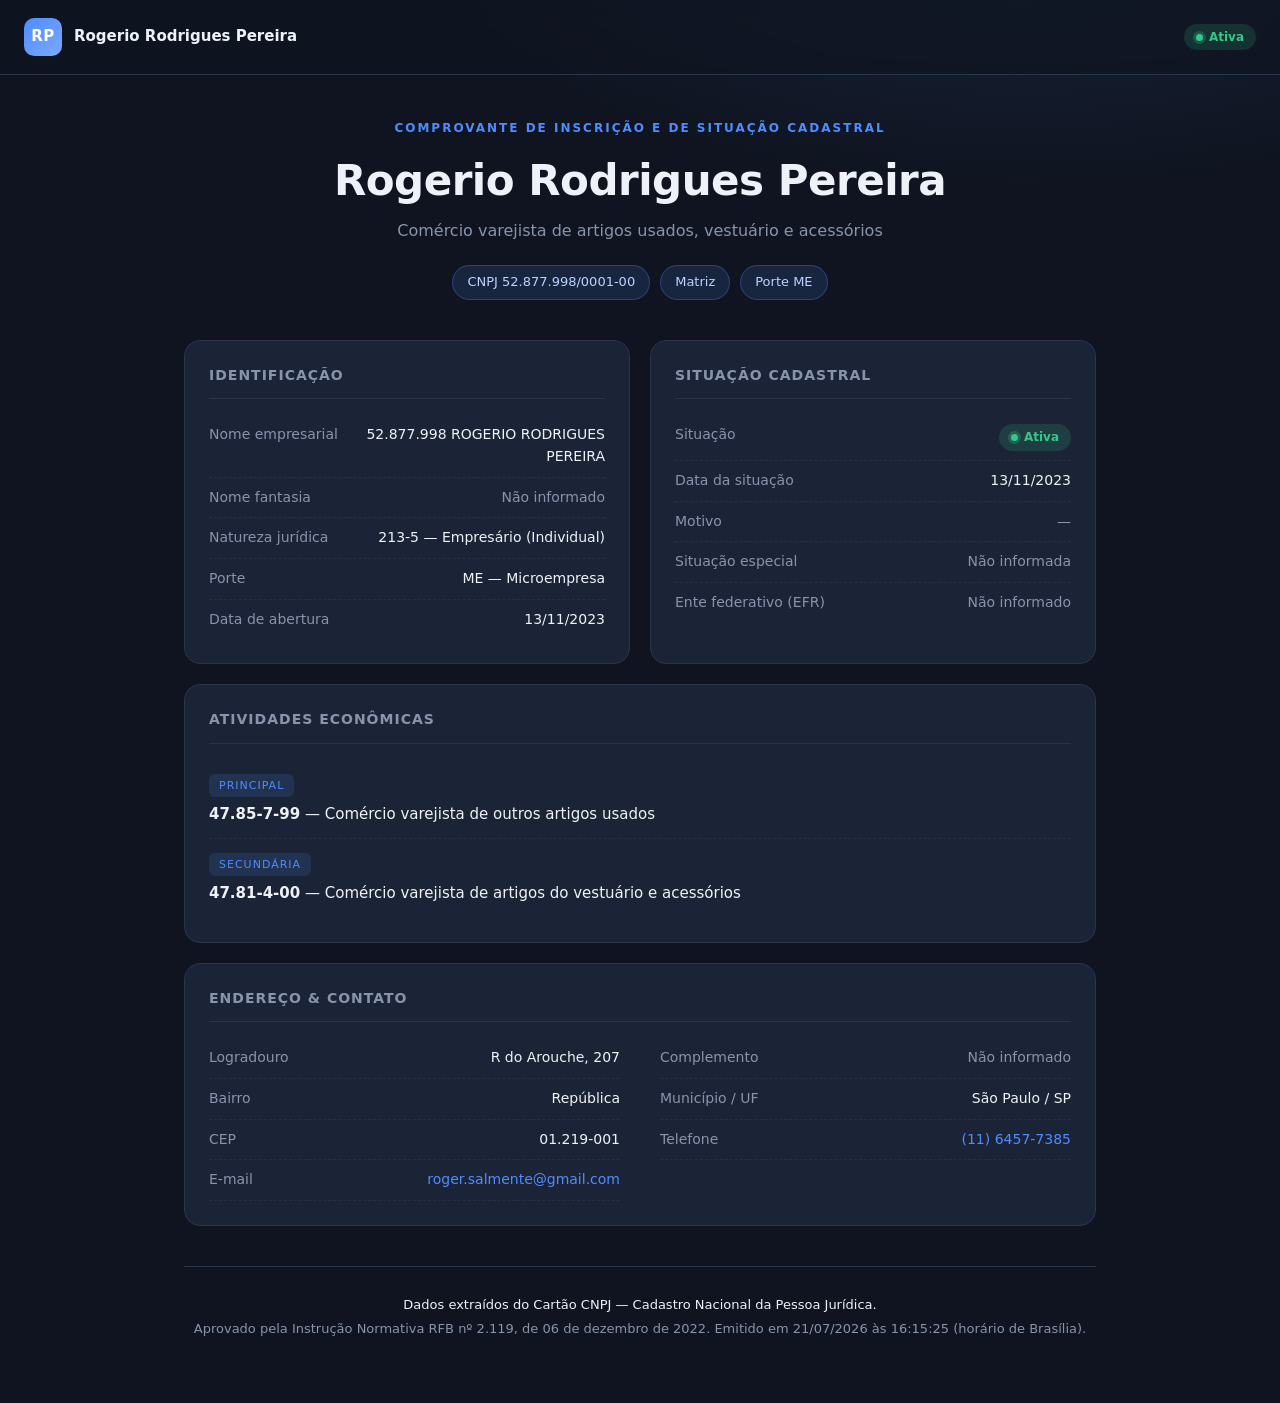
==== index.html @ b451ce1f "Adicionando arquivos do projeto BM" ====
<!DOCTYPE html>
<html lang="pt-BR">
<head>
  <meta charset="UTF-8" />
  <meta name="viewport" content="width=device-width, initial-scale=1.0" />
  <title>ROGERIO RODRIGUES PEREIRA — CNPJ 52.877.998/0001-00</title>
  <link rel="stylesheet" href="style.css" />
</head>
<body>
  <header class="topbar">
    <div class="brand">
      <span class="brand-mark">RP</span>
      <span class="brand-name">Rogerio Rodrigues Pereira</span>
    </div>
    <span class="badge badge-active">Ativa</span>
  </header>

  <main class="wrap">
    <section class="hero">
      <p class="hero-eyebrow">Comprovante de Inscrição e de Situação Cadastral</p>
      <h1>Rogerio Rodrigues Pereira</h1>
      <p class="hero-sub">Comércio varejista de artigos usados, vestuário e acessórios</p>
      <div class="hero-tags">
        <span class="tag">CNPJ 52.877.998/0001-00</span>
        <span class="tag">Matriz</span>
        <span class="tag">Porte ME</span>
      </div>
    </section>

    <div class="grid">
      <article class="card">
        <h2>Identificação</h2>
        <dl>
          <div class="row"><dt>Nome empresarial</dt><dd>52.877.998 ROGERIO RODRIGUES PEREIRA</dd></div>
          <div class="row"><dt>Nome fantasia</dt><dd class="muted">Não informado</dd></div>
          <div class="row"><dt>Natureza jurídica</dt><dd>213-5 — Empresário (Individual)</dd></div>
          <div class="row"><dt>Porte</dt><dd>ME — Microempresa</dd></div>
          <div class="row"><dt>Data de abertura</dt><dd>13/11/2023</dd></div>
        </dl>
      </article>

      <article class="card">
        <h2>Situação Cadastral</h2>
        <dl>
          <div class="row"><dt>Situação</dt><dd><span class="badge badge-active">Ativa</span></dd></div>
          <div class="row"><dt>Data da situação</dt><dd>13/11/2023</dd></div>
          <div class="row"><dt>Motivo</dt><dd class="muted">—</dd></div>
          <div class="row"><dt>Situação especial</dt><dd class="muted">Não informada</dd></div>
          <div class="row"><dt>Ente federativo (EFR)</dt><dd class="muted">Não informado</dd></div>
        </dl>
      </article>

      <article class="card card-wide">
        <h2>Atividades Econômicas</h2>
        <div class="activity">
          <span class="activity-label">Principal</span>
          <p><strong>47.85-7-99</strong> — Comércio varejista de outros artigos usados</p>
        </div>
        <div class="activity">
          <span class="activity-label">Secundária</span>
          <p><strong>47.81-4-00</strong> — Comércio varejista de artigos do vestuário e acessórios</p>
        </div>
      </article>

      <article class="card card-wide">
        <h2>Endereço &amp; Contato</h2>
        <div class="contact-grid">
          <div class="row"><dt>Logradouro</dt><dd>R do Arouche, 207</dd></div>
          <div class="row"><dt>Complemento</dt><dd class="muted">Não informado</dd></div>
          <div class="row"><dt>Bairro</dt><dd>República</dd></div>
          <div class="row"><dt>Município / UF</dt><dd>São Paulo / SP</dd></div>
          <div class="row"><dt>CEP</dt><dd>01.219-001</dd></div>
          <div class="row"><dt>Telefone</dt><dd><a href="tel:+551164577385">(11) 6457-7385</a></dd></div>
          <div class="row"><dt>E-mail</dt><dd><a href="mailto:roger.salmente@gmail.com">roger.salmente@gmail.com</a></dd></div>
        </div>
      </article>
    </div>

    <footer class="foot">
      <p>Dados extraídos do Cartão CNPJ — Cadastro Nacional da Pessoa Jurídica.</p>
      <p class="muted">Aprovado pela Instrução Normativa RFB nº 2.119, de 06 de dezembro de 2022. Emitido em 21/07/2026 às 16:15:25 (horário de Brasília).</p>
    </footer>
  </main>
</body>
</html>
---- style.css ----
:root {
  --bg: #0f1420;
  --bg-soft: #161d2e;
  --card: #1b2436;
  --line: #2a3549;
  --text: #eef2f8;
  --muted: #8894ac;
  --accent: #4f8cff;
  --accent-soft: rgba(79, 140, 255, 0.14);
  --green: #35c78a;
  --green-soft: rgba(53, 199, 138, 0.16);
  --radius: 16px;
}

* { margin: 0; padding: 0; box-sizing: border-box; }

body {
  font-family: "Segoe UI", system-ui, -apple-system, Roboto, sans-serif;
  background: radial-gradient(1200px 600px at 80% -10%, #1c2740 0%, var(--bg) 55%);
  color: var(--text);
  min-height: 100vh;
  line-height: 1.55;
}

/* Topbar */
.topbar {
  display: flex;
  align-items: center;
  justify-content: space-between;
  padding: 18px 24px;
  border-bottom: 1px solid var(--line);
  background: rgba(15, 20, 32, 0.7);
  backdrop-filter: blur(8px);
  position: sticky;
  top: 0;
  z-index: 10;
}

.brand { display: flex; align-items: center; gap: 12px; }

.brand-mark {
  display: grid;
  place-items: center;
  width: 38px;
  height: 38px;
  border-radius: 10px;
  background: linear-gradient(135deg, var(--accent), #7aa8ff);
  color: #fff;
  font-weight: 700;
  font-size: 15px;
  letter-spacing: 0.5px;
}

.brand-name { font-weight: 600; font-size: 15px; }

/* Layout */
.wrap {
  max-width: 960px;
  margin: 0 auto;
  padding: 44px 24px 60px;
}

/* Hero */
.hero { text-align: center; margin-bottom: 40px; }

.hero-eyebrow {
  text-transform: uppercase;
  letter-spacing: 2px;
  font-size: 12px;
  color: var(--accent);
  font-weight: 600;
}

.hero h1 {
  font-size: clamp(28px, 5vw, 42px);
  margin: 10px 0 6px;
  letter-spacing: -0.5px;
}

.hero-sub { color: var(--muted); font-size: 16px; }

.hero-tags {
  display: flex;
  flex-wrap: wrap;
  gap: 10px;
  justify-content: center;
  margin-top: 22px;
}

.tag {
  background: var(--accent-soft);
  color: #bcd2ff;
  border: 1px solid rgba(79, 140, 255, 0.3);
  padding: 6px 14px;
  border-radius: 999px;
  font-size: 13px;
  font-weight: 500;
}

/* Grid & Cards */
.grid {
  display: grid;
  grid-template-columns: 1fr 1fr;
  gap: 20px;
}

.card {
  background: var(--card);
  border: 1px solid var(--line);
  border-radius: var(--radius);
  padding: 24px;
  transition: border-color 0.2s, transform 0.2s;
}

.card:hover { border-color: rgba(79, 140, 255, 0.4); transform: translateY(-2px); }

.card-wide { grid-column: 1 / -1; }

.card h2 {
  font-size: 14px;
  text-transform: uppercase;
  letter-spacing: 1px;
  color: var(--muted);
  margin-bottom: 16px;
  padding-bottom: 12px;
  border-bottom: 1px solid var(--line);
}

/* Rows */
dl { display: flex; flex-direction: column; }

.row {
  display: flex;
  justify-content: space-between;
  gap: 16px;
  padding: 9px 0;
  border-bottom: 1px dashed rgba(42, 53, 73, 0.7);
}
.row:last-child { border-bottom: none; }

dt { color: var(--muted); font-size: 14px; flex-shrink: 0; }
dd { text-align: right; font-size: 14px; font-weight: 500; }

.muted { color: var(--muted); font-weight: 400; }

a { color: var(--accent); text-decoration: none; }
a:hover { text-decoration: underline; }

/* Contact grid */
.contact-grid { display: grid; grid-template-columns: 1fr 1fr; gap: 0 40px; }
.contact-grid .row { border-bottom: 1px dashed rgba(42, 53, 73, 0.7); }

/* Activities */
.activity { padding: 12px 0; border-bottom: 1px dashed rgba(42, 53, 73, 0.7); }
.activity:last-child { border-bottom: none; }

.activity-label {
  display: inline-block;
  font-size: 11px;
  text-transform: uppercase;
  letter-spacing: 1px;
  color: var(--accent);
  background: var(--accent-soft);
  padding: 3px 10px;
  border-radius: 6px;
  margin-bottom: 6px;
}

.activity p { font-size: 15px; }

/* Badge */
.badge {
  display: inline-flex;
  align-items: center;
  gap: 6px;
  padding: 4px 12px;
  border-radius: 999px;
  font-size: 12px;
  font-weight: 600;
}

.badge-active { background: var(--green-soft); color: var(--green); }
.badge-active::before {
  content: "";
  width: 7px; height: 7px;
  border-radius: 50%;
  background: var(--green);
  box-shadow: 0 0 0 3px rgba(53, 199, 138, 0.25);
}

/* Footer */
.foot {
  margin-top: 40px;
  padding-top: 24px;
  border-top: 1px solid var(--line);
  text-align: center;
  font-size: 13px;
}
.foot p { margin: 4px 0; }

/* Responsive */
@media (max-width: 680px) {
  .grid { grid-template-columns: 1fr; }
  .contact-grid { grid-template-columns: 1fr; }
  .brand-name { display: none; }
  .row { flex-direction: column; gap: 2px; }
  dd { text-align: left; }
}
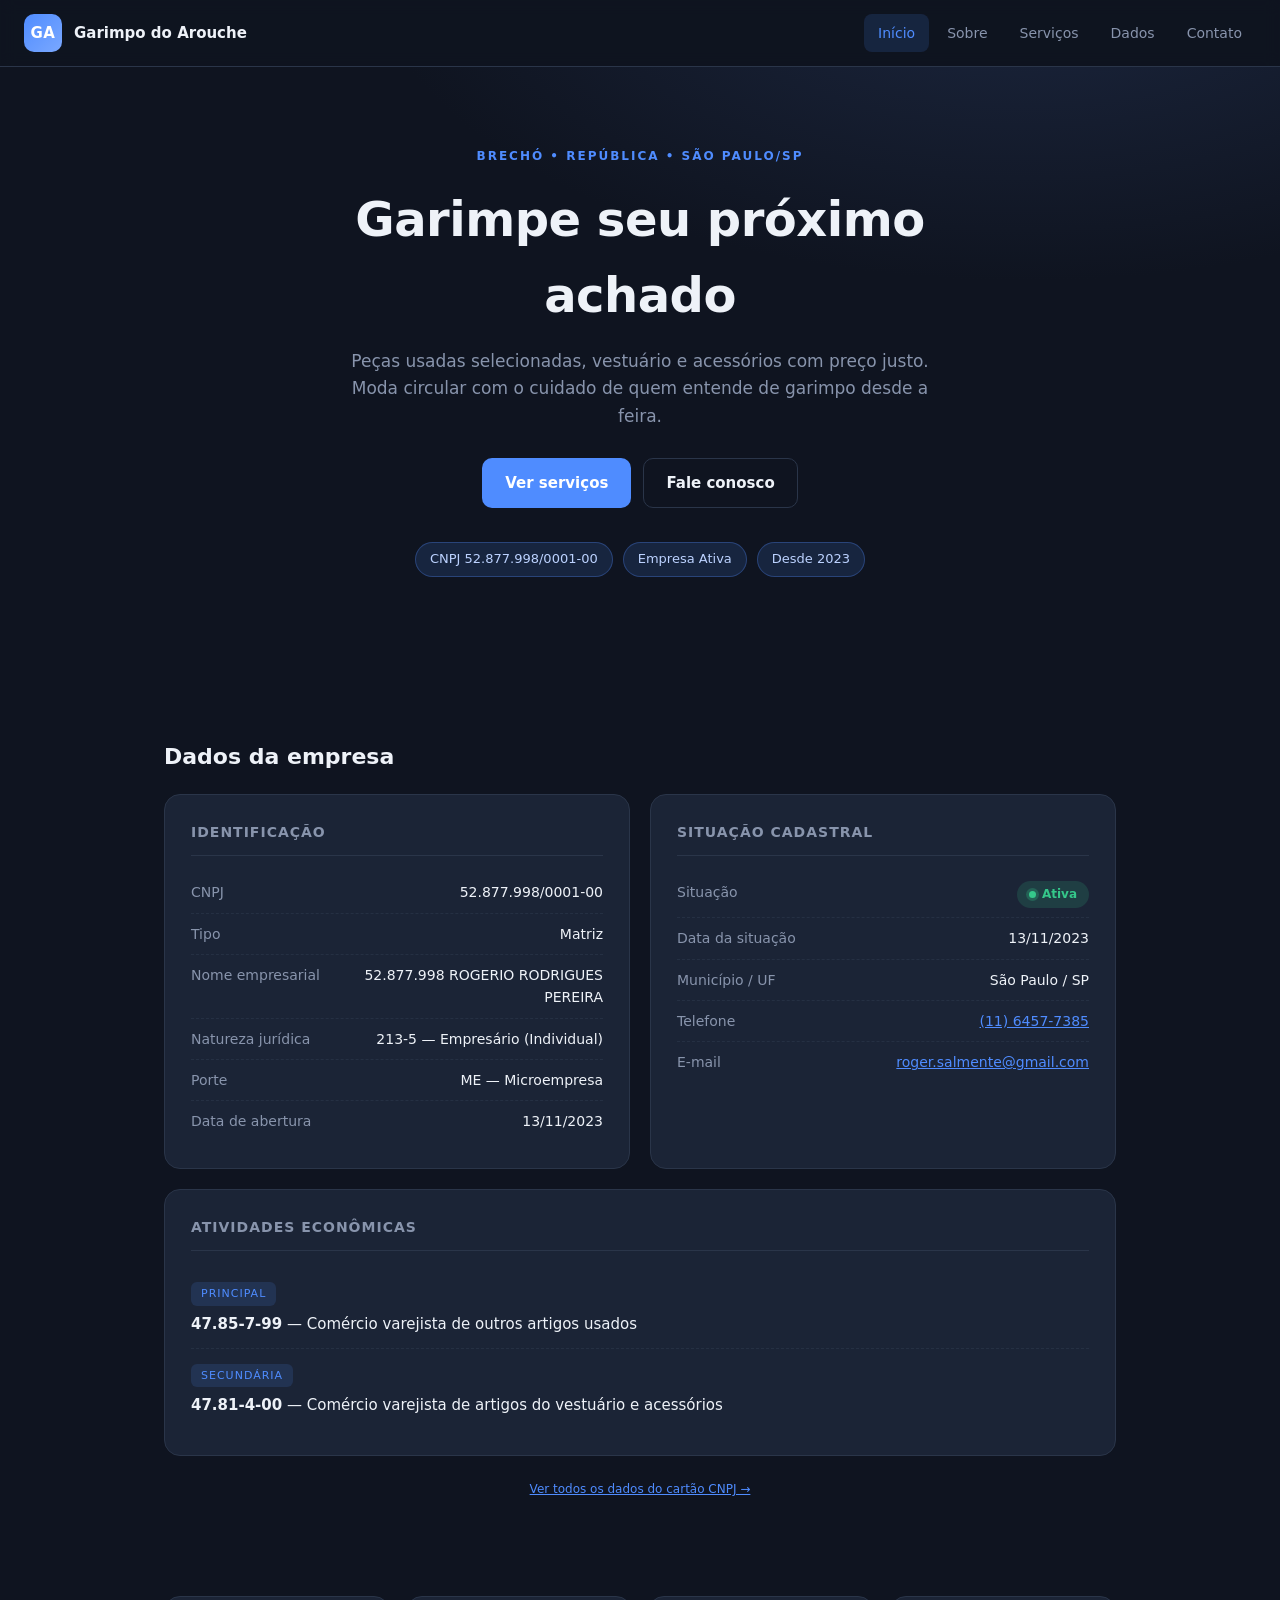
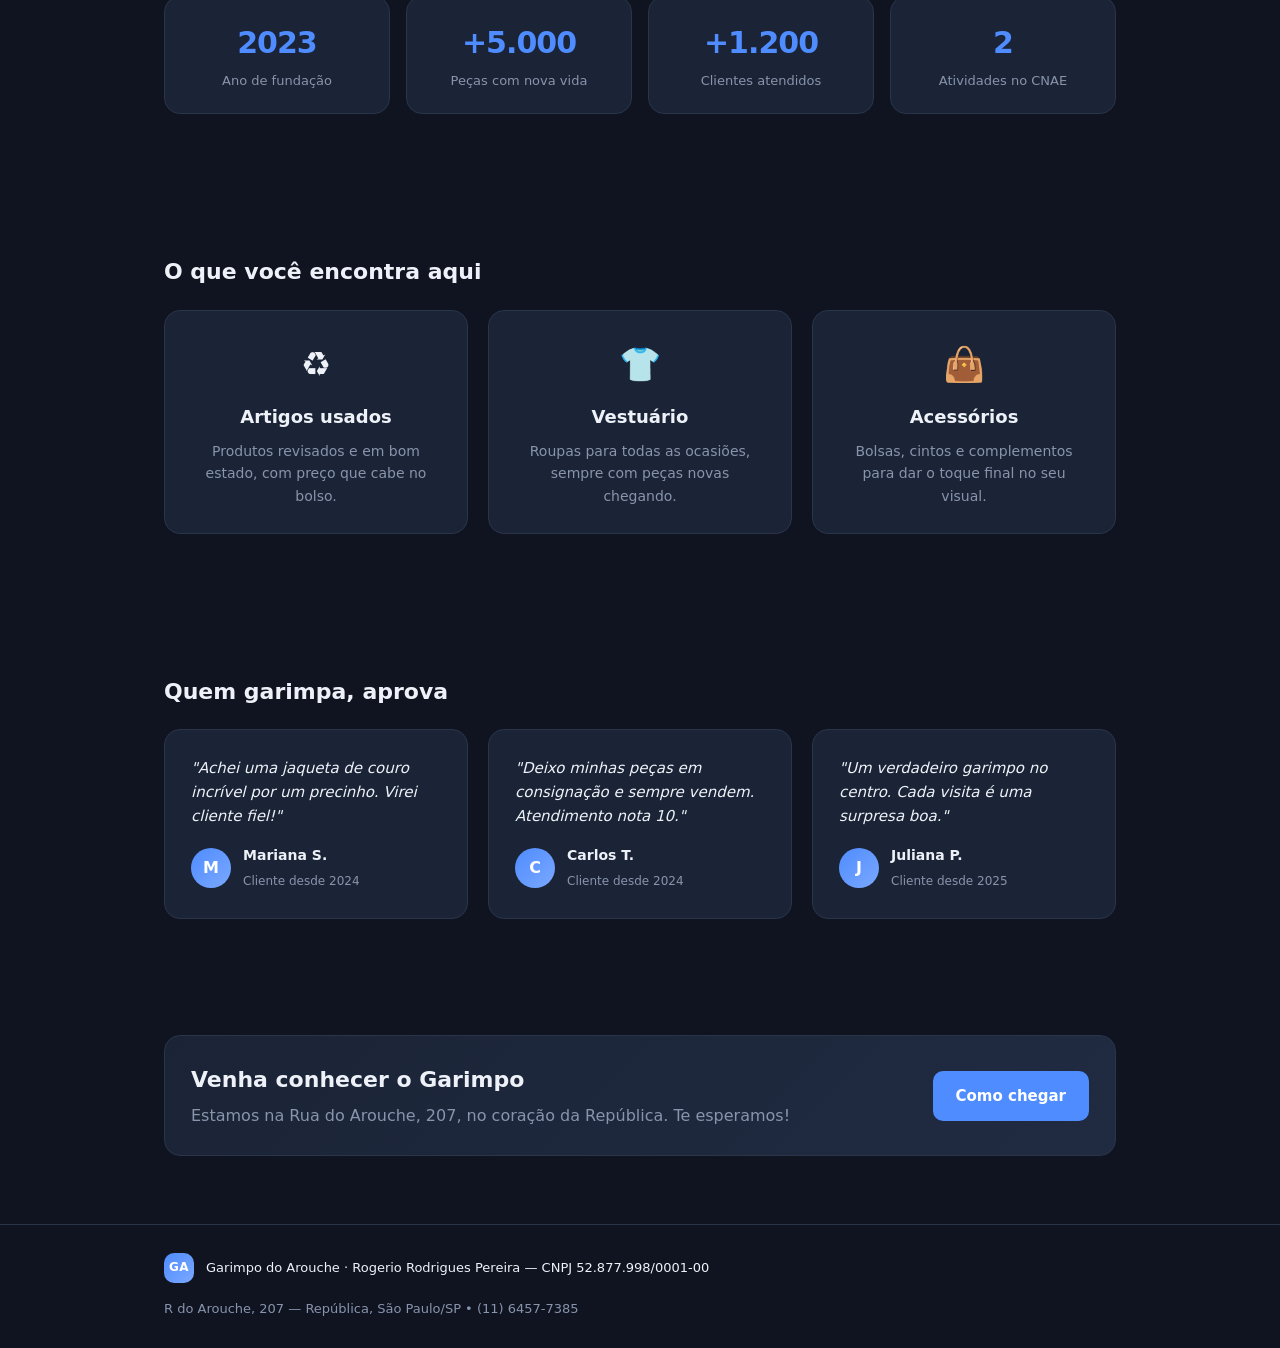
==== commit 9eed2bd6: "versao final" ====
--- a/index.html
+++ b/index.html
@@ -3,83 +3,161 @@
 <head>
   <meta charset="UTF-8" />
   <meta name="viewport" content="width=device-width, initial-scale=1.0" />
-  <title>ROGERIO RODRIGUES PEREIRA — CNPJ 52.877.998/0001-00</title>
+  <title>Início — Garimpo do Arouche</title>
   <link rel="stylesheet" href="style.css" />
 </head>
 <body>
   <header class="topbar">
-    <div class="brand">
-      <span class="brand-mark">RP</span>
-      <span class="brand-name">Rogerio Rodrigues Pereira</span>
-    </div>
-    <span class="badge badge-active">Ativa</span>
+    <a class="brand" href="index.html">
+      <span class="brand-mark">GA</span>
+      <span class="brand-name">Garimpo do Arouche</span>
+    </a>
+    <nav class="nav">
+      <a href="index.html" class="active">Início</a>
+      <a href="sobre.html">Sobre</a>
+      <a href="servicos.html">Serviços</a>
+      <a href="dados.html">Dados</a>
+      <a href="contato.html">Contato</a>
+    </nav>
   </header>
 
-  <main class="wrap">
+  <main>
+    <!-- HERO -->
     <section class="hero">
-      <p class="hero-eyebrow">Comprovante de Inscrição e de Situação Cadastral</p>
-      <h1>Rogerio Rodrigues Pereira</h1>
-      <p class="hero-sub">Comércio varejista de artigos usados, vestuário e acessórios</p>
-      <div class="hero-tags">
-        <span class="tag">CNPJ 52.877.998/0001-00</span>
-        <span class="tag">Matriz</span>
-        <span class="tag">Porte ME</span>
+      <div class="wrap">
+        <p class="hero-eyebrow">Brechó • República • São Paulo/SP</p>
+        <h1>Garimpe seu próximo achado</h1>
+        <p class="hero-sub">
+          Peças usadas selecionadas, vestuário e acessórios com preço justo.
+          Moda circular com o cuidado de quem entende de garimpo desde a feira.
+        </p>
+        <div class="hero-actions">
+          <a href="servicos.html" class="btn btn-primary">Ver serviços</a>
+          <a href="contato.html" class="btn btn-ghost">Fale conosco</a>
+        </div>
+        <div class="hero-tags">
+          <span class="tag">CNPJ 52.877.998/0001-00</span>
+          <span class="tag">Empresa Ativa</span>
+          <span class="tag">Desde 2023</span>
+        </div>
       </div>
     </section>
 
-    <div class="grid">
-      <article class="card">
-        <h2>Identificação</h2>
-        <dl>
-          <div class="row"><dt>Nome empresarial</dt><dd>52.877.998 ROGERIO RODRIGUES PEREIRA</dd></div>
-          <div class="row"><dt>Nome fantasia</dt><dd class="muted">Não informado</dd></div>
-          <div class="row"><dt>Natureza jurídica</dt><dd>213-5 — Empresário (Individual)</dd></div>
-          <div class="row"><dt>Porte</dt><dd>ME — Microempresa</dd></div>
-          <div class="row"><dt>Data de abertura</dt><dd>13/11/2023</dd></div>
-        </dl>
-      </article>
+    <!-- DADOS DA EMPRESA -->
+    <section class="wrap section">
+      <h2 class="section-title">Dados da empresa</h2>
+      <div class="grid grid-2">
+        <article class="card">
+          <h2>Identificação</h2>
+          <dl>
+            <div class="row"><dt>CNPJ</dt><dd>52.877.998/0001-00</dd></div>
+            <div class="row"><dt>Tipo</dt><dd>Matriz</dd></div>
+            <div class="row"><dt>Nome empresarial</dt><dd>52.877.998 ROGERIO RODRIGUES PEREIRA</dd></div>
+            <div class="row"><dt>Natureza jurídica</dt><dd>213-5 — Empresário (Individual)</dd></div>
+            <div class="row"><dt>Porte</dt><dd>ME — Microempresa</dd></div>
+            <div class="row"><dt>Data de abertura</dt><dd>13/11/2023</dd></div>
+          </dl>
+        </article>
 
-      <article class="card">
-        <h2>Situação Cadastral</h2>
-        <dl>
-          <div class="row"><dt>Situação</dt><dd><span class="badge badge-active">Ativa</span></dd></div>
-          <div class="row"><dt>Data da situação</dt><dd>13/11/2023</dd></div>
-          <div class="row"><dt>Motivo</dt><dd class="muted">—</dd></div>
-          <div class="row"><dt>Situação especial</dt><dd class="muted">Não informada</dd></div>
-          <div class="row"><dt>Ente federativo (EFR)</dt><dd class="muted">Não informado</dd></div>
-        </dl>
-      </article>
+        <article class="card">
+          <h2>Situação cadastral</h2>
+          <dl>
+            <div class="row"><dt>Situação</dt><dd><span class="badge badge-active">Ativa</span></dd></div>
+            <div class="row"><dt>Data da situação</dt><dd>13/11/2023</dd></div>
+            <div class="row"><dt>Município / UF</dt><dd>São Paulo / SP</dd></div>
+            <div class="row"><dt>Telefone</dt><dd><a href="tel:+551164577385">(11) 6457-7385</a></dd></div>
+            <div class="row"><dt>E-mail</dt><dd><a href="mailto:roger.salmente@gmail.com">roger.salmente@gmail.com</a></dd></div>
+          </dl>
+        </article>
 
-      <article class="card card-wide">
-        <h2>Atividades Econômicas</h2>
-        <div class="activity">
-          <span class="activity-label">Principal</span>
-          <p><strong>47.85-7-99</strong> — Comércio varejista de outros artigos usados</p>
+        <article class="card card-wide">
+          <h2>Atividades econômicas</h2>
+          <div class="activity">
+            <span class="activity-label">Principal</span>
+            <p><strong>47.85-7-99</strong> — Comércio varejista de outros artigos usados</p>
+          </div>
+          <div class="activity">
+            <span class="activity-label">Secundária</span>
+            <p><strong>47.81-4-00</strong> — Comércio varejista de artigos do vestuário e acessórios</p>
+          </div>
+        </article>
+      </div>
+      <p class="disclaimer muted">
+        <a href="dados.html">Ver todos os dados do cartão CNPJ →</a>
+      </p>
+    </section>
+
+    <!-- NÚMEROS -->
+    <section class="wrap section">
+      <div class="stats">
+        <div class="stat"><span class="stat-num">2023</span><span class="stat-label">Ano de fundação</span></div>
+        <div class="stat"><span class="stat-num">+5.000</span><span class="stat-label">Peças com nova vida</span></div>
+        <div class="stat"><span class="stat-num">+1.200</span><span class="stat-label">Clientes atendidos</span></div>
+        <div class="stat"><span class="stat-num">2</span><span class="stat-label">Atividades no CNAE</span></div>
+      </div>
+    </section>
+
+    <!-- DESTAQUES -->
+    <section class="wrap section">
+      <h2 class="section-title">O que você encontra aqui</h2>
+      <div class="grid grid-3">
+        <article class="card feature">
+          <span class="feature-icon">♻️</span>
+          <h3>Artigos usados</h3>
+          <p>Produtos revisados e em bom estado, com preço que cabe no bolso.</p>
+        </article>
+        <article class="card feature">
+          <span class="feature-icon">👕</span>
+          <h3>Vestuário</h3>
+          <p>Roupas para todas as ocasiões, sempre com peças novas chegando.</p>
+        </article>
+        <article class="card feature">
+          <span class="feature-icon">👜</span>
+          <h3>Acessórios</h3>
+          <p>Bolsas, cintos e complementos para dar o toque final no seu visual.</p>
+        </article>
+      </div>
+    </section>
+
+    <!-- DEPOIMENTOS -->
+    <section class="wrap section">
+      <h2 class="section-title">Quem garimpa, aprova</h2>
+      <div class="grid grid-3">
+        <article class="card testimonial">
+          <p>"Achei uma jaqueta de couro incrível por um precinho. Virei cliente fiel!"</p>
+          <div class="author"><span class="avatar">M</span><div><strong>Mariana S.</strong><span class="muted">Cliente desde 2024</span></div></div>
+        </article>
+        <article class="card testimonial">
+          <p>"Deixo minhas peças em consignação e sempre vendem. Atendimento nota 10."</p>
+          <div class="author"><span class="avatar">C</span><div><strong>Carlos T.</strong><span class="muted">Cliente desde 2024</span></div></div>
+        </article>
+        <article class="card testimonial">
+          <p>"Um verdadeiro garimpo no centro. Cada visita é uma surpresa boa."</p>
+          <div class="author"><span class="avatar">J</span><div><strong>Juliana P.</strong><span class="muted">Cliente desde 2025</span></div></div>
+        </article>
+      </div>
+    </section>
+
+    <!-- CTA -->
+    <section class="wrap section">
+      <div class="card card-cta">
+        <div>
+          <h2>Venha conhecer o Garimpo</h2>
+          <p class="muted">Estamos na Rua do Arouche, 207, no coração da República. Te esperamos!</p>
         </div>
-        <div class="activity">
-          <span class="activity-label">Secundária</span>
-          <p><strong>47.81-4-00</strong> — Comércio varejista de artigos do vestuário e acessórios</p>
-        </div>
-      </article>
+        <a href="contato.html" class="btn btn-primary">Como chegar</a>
+      </div>
+    </section>
+  </main>
 
-      <article class="card card-wide">
-        <h2>Endereço &amp; Contato</h2>
-        <div class="contact-grid">
-          <div class="row"><dt>Logradouro</dt><dd>R do Arouche, 207</dd></div>
-          <div class="row"><dt>Complemento</dt><dd class="muted">Não informado</dd></div>
-          <div class="row"><dt>Bairro</dt><dd>República</dd></div>
-          <div class="row"><dt>Município / UF</dt><dd>São Paulo / SP</dd></div>
-          <div class="row"><dt>CEP</dt><dd>01.219-001</dd></div>
-          <div class="row"><dt>Telefone</dt><dd><a href="tel:+551164577385">(11) 6457-7385</a></dd></div>
-          <div class="row"><dt>E-mail</dt><dd><a href="mailto:roger.salmente@gmail.com">roger.salmente@gmail.com</a></dd></div>
-        </div>
-      </article>
+  <footer class="foot">
+    <div class="wrap foot-inner">
+      <div>
+        <span class="brand-mark small">GA</span>
+        <p>Garimpo do Arouche · Rogerio Rodrigues Pereira — CNPJ 52.877.998/0001-00</p>
+      </div>
+      <p class="muted">R do Arouche, 207 — República, São Paulo/SP • (11) 6457-7385</p>
     </div>
-
-    <footer class="foot">
-      <p>Dados extraídos do Cartão CNPJ — Cadastro Nacional da Pessoa Jurídica.</p>
-      <p class="muted">Aprovado pela Instrução Normativa RFB nº 2.119, de 06 de dezembro de 2022. Emitido em 21/07/2026 às 16:15:25 (horário de Brasília).</p>
-    </footer>
-  </main>
+  </footer>
 </body>
 </html>
--- a/style.css
+++ b/style.css
@@ -16,27 +16,31 @@
 
 body {
   font-family: "Segoe UI", system-ui, -apple-system, Roboto, sans-serif;
-  background: radial-gradient(1200px 600px at 80% -10%, #1c2740 0%, var(--bg) 55%);
+  background: var(--bg);
   color: var(--text);
   min-height: 100vh;
-  line-height: 1.55;
-}
-
-/* Topbar */
+  line-height: 1.6;
+}
+
+.wrap { max-width: 1000px; margin: 0 auto; padding: 0 24px; }
+
+/* ---------- Topbar / Nav ---------- */
 .topbar {
   display: flex;
   align-items: center;
   justify-content: space-between;
-  padding: 18px 24px;
+  gap: 16px;
+  padding: 14px 24px;
   border-bottom: 1px solid var(--line);
-  background: rgba(15, 20, 32, 0.7);
+  background: rgba(15, 20, 32, 0.85);
   backdrop-filter: blur(8px);
   position: sticky;
   top: 0;
-  z-index: 10;
-}
-
-.brand { display: flex; align-items: center; gap: 12px; }
+  z-index: 20;
+  flex-wrap: wrap;
+}
+
+.brand { display: flex; align-items: center; gap: 12px; text-decoration: none; color: var(--text); }
 
 .brand-mark {
   display: grid;
@@ -50,19 +54,28 @@
   font-size: 15px;
   letter-spacing: 0.5px;
 }
-
+.brand-mark.small { width: 30px; height: 30px; font-size: 12px; }
 .brand-name { font-weight: 600; font-size: 15px; }
 
-/* Layout */
-.wrap {
-  max-width: 960px;
-  margin: 0 auto;
-  padding: 44px 24px 60px;
-}
-
-/* Hero */
-.hero { text-align: center; margin-bottom: 40px; }
-
+.nav { display: flex; gap: 4px; flex-wrap: wrap; }
+.nav a {
+  color: var(--muted);
+  text-decoration: none;
+  font-size: 14px;
+  font-weight: 500;
+  padding: 8px 14px;
+  border-radius: 8px;
+  transition: color 0.2s, background 0.2s;
+}
+.nav a:hover { color: var(--text); background: var(--bg-soft); }
+.nav a.active { color: var(--accent); background: var(--accent-soft); }
+
+/* ---------- Hero ---------- */
+.hero {
+  background: radial-gradient(1200px 600px at 80% -20%, #1c2740 0%, var(--bg) 55%);
+  padding: 80px 0 70px;
+  text-align: center;
+}
 .hero-eyebrow {
   text-transform: uppercase;
   letter-spacing: 2px;
@@ -70,23 +83,17 @@
   color: var(--accent);
   font-weight: 600;
 }
-
 .hero h1 {
-  font-size: clamp(28px, 5vw, 42px);
-  margin: 10px 0 6px;
+  font-size: clamp(30px, 5.5vw, 48px);
+  margin: 14px auto 14px;
   letter-spacing: -0.5px;
-}
-
-.hero-sub { color: var(--muted); font-size: 16px; }
-
-.hero-tags {
-  display: flex;
-  flex-wrap: wrap;
-  gap: 10px;
-  justify-content: center;
-  margin-top: 22px;
-}
-
+  max-width: 720px;
+}
+.hero-sub { color: var(--muted); font-size: 17px; max-width: 620px; margin: 0 auto; }
+
+.hero-actions { display: flex; gap: 12px; justify-content: center; margin-top: 28px; flex-wrap: wrap; }
+
+.hero-tags { display: flex; flex-wrap: wrap; gap: 10px; justify-content: center; margin-top: 34px; }
 .tag {
   background: var(--accent-soft);
   color: #bcd2ff;
@@ -97,23 +104,52 @@
   font-weight: 500;
 }
 
-/* Grid & Cards */
-.grid {
-  display: grid;
-  grid-template-columns: 1fr 1fr;
-  gap: 20px;
-}
+/* ---------- Page head (inner pages) ---------- */
+.page-head {
+  background: radial-gradient(900px 400px at 80% -30%, #1c2740 0%, var(--bg) 60%);
+  padding: 56px 0 40px;
+  border-bottom: 1px solid var(--line);
+}
+.page-head h1 { font-size: clamp(28px, 4.5vw, 40px); margin: 10px 0 8px; letter-spacing: -0.5px; }
+.page-head .hero-sub { margin: 0; }
+
+/* ---------- Sections ---------- */
+.section { padding: 48px 24px; }
+.section-title { margin: 44px 0 20px; font-size: 22px; }
+
+/* ---------- Buttons ---------- */
+.btn {
+  display: inline-flex;
+  align-items: center;
+  gap: 8px;
+  padding: 12px 22px;
+  border-radius: 10px;
+  font-size: 15px;
+  font-weight: 600;
+  text-decoration: none;
+  cursor: pointer;
+  border: 1px solid transparent;
+  transition: transform 0.15s, background 0.2s, border-color 0.2s;
+}
+.btn:hover { transform: translateY(-2px); }
+.btn-primary { background: var(--accent); color: #fff; }
+.btn-primary:hover { background: #6aa0ff; }
+.btn-ghost { background: transparent; color: var(--text); border-color: var(--line); }
+.btn-ghost:hover { border-color: var(--accent); }
+
+/* ---------- Grid & Cards ---------- */
+.grid { display: grid; gap: 20px; }
+.grid-2 { grid-template-columns: 1fr 1fr; }
+.grid-3 { grid-template-columns: repeat(3, 1fr); }
 
 .card {
   background: var(--card);
   border: 1px solid var(--line);
   border-radius: var(--radius);
-  padding: 24px;
+  padding: 26px;
   transition: border-color 0.2s, transform 0.2s;
 }
-
 .card:hover { border-color: rgba(79, 140, 255, 0.4); transform: translateY(-2px); }
-
 .card-wide { grid-column: 1 / -1; }
 
 .card h2 {
@@ -125,10 +161,46 @@
   padding-bottom: 12px;
   border-bottom: 1px solid var(--line);
 }
-
-/* Rows */
+.card p { margin-bottom: 10px; }
+.card p:last-child { margin-bottom: 0; }
+
+/* Feature cards */
+.feature { text-align: center; }
+.feature-icon { font-size: 34px; display: block; margin-bottom: 12px; }
+.feature h3 { font-size: 18px; margin-bottom: 8px; }
+.feature p { color: var(--muted); font-size: 14px; }
+
+/* Service cards */
+.service-head { display: flex; align-items: center; justify-content: space-between; margin-bottom: 8px; }
+.service-head .feature-icon { margin: 0; font-size: 30px; }
+.cnae {
+  font-size: 12px;
+  color: var(--accent);
+  background: var(--accent-soft);
+  padding: 4px 10px;
+  border-radius: 6px;
+  font-weight: 600;
+}
+.service h3 { font-size: 20px; margin-bottom: 10px; }
+.list { list-style: none; margin-top: 14px; }
+.list li { padding: 6px 0 6px 24px; position: relative; color: var(--muted); font-size: 14px; }
+.list li::before { content: "✓"; position: absolute; left: 0; color: var(--green); font-weight: 700; }
+
+/* CTA card */
+.card-cta {
+  display: flex;
+  align-items: center;
+  justify-content: space-between;
+  gap: 24px;
+  margin-top: 20px;
+  background: linear-gradient(135deg, #1b2436, #202b42);
+  flex-wrap: wrap;
+}
+.card-cta h2 { border: none; padding: 0; margin-bottom: 6px; color: var(--text); text-transform: none; letter-spacing: 0; font-size: 22px; }
+.card-cta p { margin: 0; }
+
+/* ---------- Data rows ---------- */
 dl { display: flex; flex-direction: column; }
-
 .row {
   display: flex;
   justify-content: space-between;
@@ -137,23 +209,18 @@
   border-bottom: 1px dashed rgba(42, 53, 73, 0.7);
 }
 .row:last-child { border-bottom: none; }
-
 dt { color: var(--muted); font-size: 14px; flex-shrink: 0; }
 dd { text-align: right; font-size: 14px; font-weight: 500; }
-
 .muted { color: var(--muted); font-weight: 400; }
-
-a { color: var(--accent); text-decoration: none; }
+a { color: var(--accent); }
 a:hover { text-decoration: underline; }
 
-/* Contact grid */
 .contact-grid { display: grid; grid-template-columns: 1fr 1fr; gap: 0 40px; }
 .contact-grid .row { border-bottom: 1px dashed rgba(42, 53, 73, 0.7); }
 
 /* Activities */
 .activity { padding: 12px 0; border-bottom: 1px dashed rgba(42, 53, 73, 0.7); }
 .activity:last-child { border-bottom: none; }
-
 .activity-label {
   display: inline-block;
   font-size: 11px;
@@ -165,20 +232,12 @@
   border-radius: 6px;
   margin-bottom: 6px;
 }
-
 .activity p { font-size: 15px; }
 
-/* Badge */
-.badge {
-  display: inline-flex;
-  align-items: center;
-  gap: 6px;
-  padding: 4px 12px;
-  border-radius: 999px;
-  font-size: 12px;
-  font-weight: 600;
-}
-
+.disclaimer { margin-top: 24px; font-size: 12px; text-align: center; }
+
+/* ---------- Badge ---------- */
+.badge { display: inline-flex; align-items: center; gap: 6px; padding: 4px 12px; border-radius: 999px; font-size: 12px; font-weight: 600; }
 .badge-active { background: var(--green-soft); color: var(--green); }
 .badge-active::before {
   content: "";
@@ -188,21 +247,153 @@
   box-shadow: 0 0 0 3px rgba(53, 199, 138, 0.25);
 }
 
-/* Footer */
-.foot {
-  margin-top: 40px;
-  padding-top: 24px;
-  border-top: 1px solid var(--line);
+/* ---------- Form ---------- */
+.form { display: flex; flex-direction: column; gap: 14px; }
+.form label { display: flex; flex-direction: column; gap: 6px; font-size: 14px; color: var(--muted); }
+.form input, .form textarea {
+  background: var(--bg);
+  border: 1px solid var(--line);
+  border-radius: 10px;
+  padding: 11px 13px;
+  color: var(--text);
+  font-family: inherit;
+  font-size: 14px;
+  resize: vertical;
+}
+.form input:focus, .form textarea:focus { outline: none; border-color: var(--accent); }
+.form .btn { align-self: flex-start; }
+.form-note { font-size: 12px; }
+
+.contact-buttons { display: flex; gap: 12px; margin-top: 18px; flex-wrap: wrap; }
+
+/* ---------- Footer ---------- */
+.foot { border-top: 1px solid var(--line); padding: 28px 0; margin-top: 20px; }
+.foot-inner { display: flex; align-items: center; justify-content: space-between; gap: 16px; flex-wrap: wrap; }
+.foot-inner > div { display: flex; align-items: center; gap: 12px; }
+.foot-inner p { font-size: 13px; }
+
+/* ---------- Stats / Números ---------- */
+.stats {
+  display: grid;
+  grid-template-columns: repeat(4, 1fr);
+  gap: 16px;
   text-align: center;
+}
+.stat {
+  background: var(--card);
+  border: 1px solid var(--line);
+  border-radius: var(--radius);
+  padding: 22px 14px;
+}
+.stat-num { display: block; font-size: 30px; font-weight: 700; color: var(--accent); letter-spacing: -1px; }
+.stat-label { display: block; font-size: 13px; color: var(--muted); margin-top: 4px; }
+
+/* ---------- Quote ---------- */
+.quote {
+  margin-top: 16px;
+  padding: 14px 18px;
+  border-left: 3px solid var(--accent);
+  background: var(--accent-soft);
+  border-radius: 0 10px 10px 0;
+  font-style: italic;
+  font-size: 15px;
+}
+.quote cite { display: block; margin-top: 8px; font-style: normal; font-size: 13px; color: var(--muted); }
+
+/* ---------- Timeline ---------- */
+.timeline { display: flex; flex-direction: column; gap: 18px; position: relative; }
+.tl-item { display: grid; grid-template-columns: 90px 1fr; gap: 18px; align-items: start; }
+.tl-year {
+  font-size: 22px;
+  font-weight: 700;
+  color: var(--accent);
+  text-align: right;
+  padding-top: 22px;
+  position: relative;
+}
+.tl-item .card { flex: 1; }
+.tl-item h3 { font-size: 17px; margin-bottom: 6px; }
+.tl-item p { color: var(--muted); font-size: 14px; }
+
+/* ---------- Testimonials ---------- */
+.testimonial p { font-size: 15px; font-style: italic; }
+.testimonial .author { display: flex; align-items: center; gap: 12px; margin-top: 16px; }
+.avatar {
+  display: grid;
+  place-items: center;
+  width: 40px; height: 40px;
+  border-radius: 50%;
+  background: linear-gradient(135deg, var(--accent), #7aa8ff);
+  color: #fff; font-weight: 700;
+}
+.author strong { display: block; font-size: 14px; }
+.author .muted { font-size: 12px; }
+
+/* ---------- Steps ---------- */
+.steps { display: grid; grid-template-columns: repeat(4, 1fr); gap: 16px; }
+.step {
+  background: var(--card);
+  border: 1px solid var(--line);
+  border-radius: var(--radius);
+  padding: 20px;
+  text-align: center;
+}
+.step-num {
+  display: grid; place-items: center;
+  width: 36px; height: 36px;
+  margin: 0 auto 12px;
+  border-radius: 50%;
+  background: var(--accent-soft);
+  color: var(--accent);
+  font-weight: 700;
+  border: 1px solid rgba(79,140,255,0.3);
+}
+.step p { font-size: 14px; color: var(--muted); }
+
+/* ---------- Social ---------- */
+.social { display: flex; flex-wrap: wrap; gap: 10px; margin-top: 18px; }
+.social-link {
   font-size: 13px;
-}
-.foot p { margin: 4px 0; }
-
-/* Responsive */
-@media (max-width: 680px) {
-  .grid { grid-template-columns: 1fr; }
+  color: var(--text);
+  text-decoration: none;
+  background: var(--bg-soft);
+  border: 1px solid var(--line);
+  padding: 8px 14px;
+  border-radius: 999px;
+  transition: border-color 0.2s;
+}
+.social-link:hover { border-color: var(--accent); text-decoration: none; }
+
+/* ---------- FAQ ---------- */
+.faq { display: flex; flex-direction: column; gap: 12px; }
+.faq details { padding: 0; overflow: hidden; }
+.faq summary {
+  cursor: pointer;
+  padding: 18px 22px;
+  font-weight: 600;
+  font-size: 15px;
+  list-style: none;
+  display: flex;
+  justify-content: space-between;
+  align-items: center;
+}
+.faq summary::-webkit-details-marker { display: none; }
+.faq summary::after { content: "+"; color: var(--accent); font-size: 22px; font-weight: 400; }
+.faq details[open] summary::after { content: "−"; }
+.faq details p { padding: 0 22px 18px; margin: 0; font-size: 14px; }
+
+/* ---------- Responsive ---------- */
+@media (max-width: 780px) {
+  .grid-2, .grid-3 { grid-template-columns: 1fr; }
   .contact-grid { grid-template-columns: 1fr; }
+  .stats { grid-template-columns: repeat(2, 1fr); }
+  .steps { grid-template-columns: repeat(2, 1fr); }
+}
+@media (max-width: 560px) {
   .brand-name { display: none; }
   .row { flex-direction: column; gap: 2px; }
   dd { text-align: left; }
-}
+  .card-cta { flex-direction: column; align-items: flex-start; }
+  .tl-item { grid-template-columns: 60px 1fr; gap: 12px; }
+  .tl-year { font-size: 17px; padding-top: 20px; }
+}
